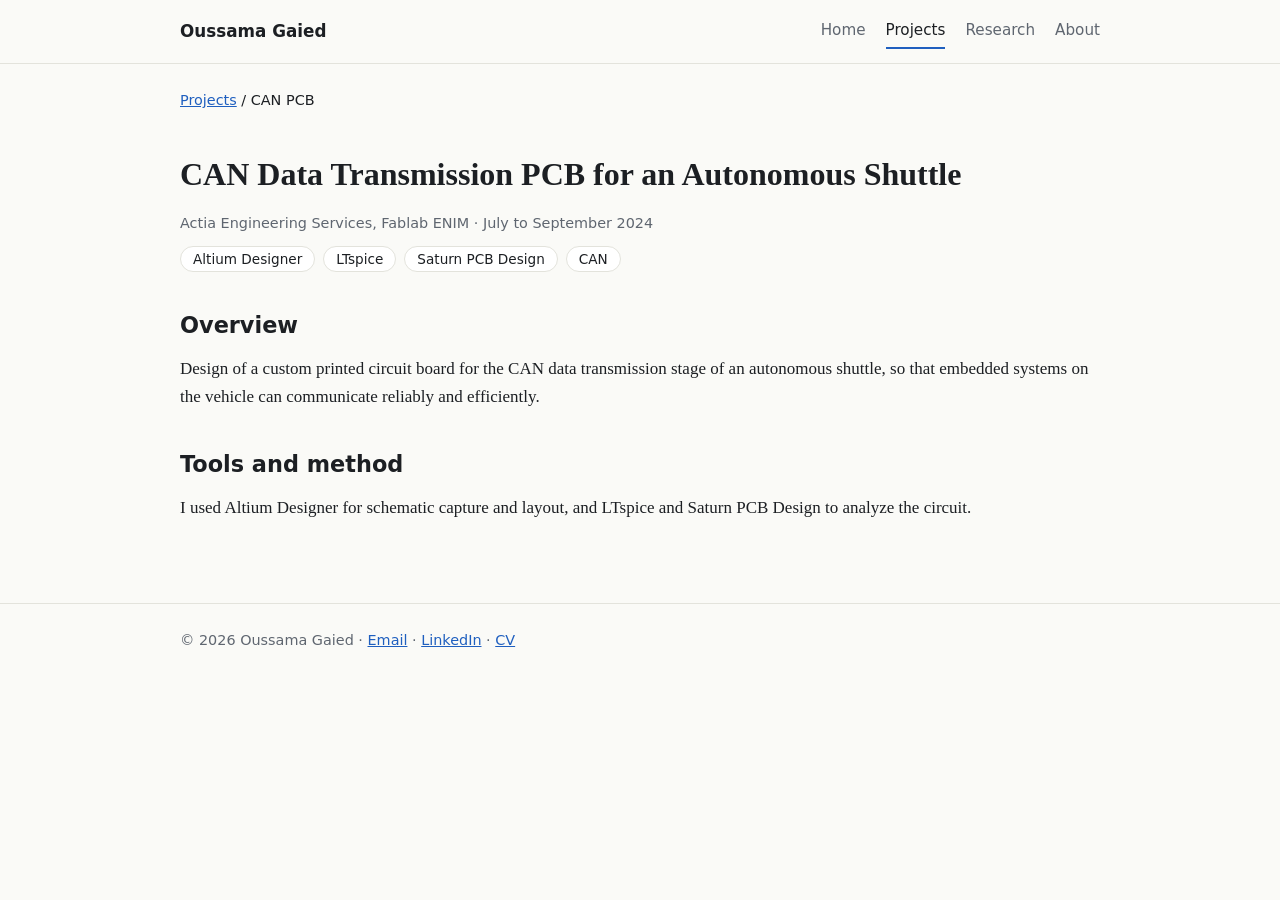
==== project-can-pcb.html @ 642aad78 "Add files via upload" ====
<!DOCTYPE html>
<html lang="en"><head><meta charset="utf-8"><meta name="viewport" content="width=device-width, initial-scale=1">
<title>CAN PCB | Oussama Gaied</title><link rel="stylesheet" href="style.css"></head>
<body>
<header class="site-nav"><div class="wrap"><a class="brand" href="index.html">Oussama Gaied</a><nav class="links"><a href="index.html">Home</a><a href="projects.html" class=on>Projects</a><a href="research.html">Research</a><a href="about.html">About</a></nav></div></header>
<main class="wrap">
<p class="crumbs"><a href="projects.html">Projects</a> / CAN PCB</p>
<h1>CAN Data Transmission PCB for an Autonomous Shuttle</h1>
<p class="meta">Actia Engineering Services, Fablab ENIM · July to September 2024</p>
<ul class="chips"><li>Altium Designer</li><li>LTspice</li><li>Saturn PCB Design</li><li>CAN</li></ul>
<h2>Overview</h2>
<p>Design of a custom printed circuit board for the CAN data transmission stage of an autonomous shuttle, so that embedded systems on the vehicle can communicate reliably and efficiently.</p>
<h2>Tools and method</h2>
<p>I used Altium Designer for schematic capture and layout, and LTspice and Saturn PCB Design to analyze the circuit.</p>
<div class="gallery"><figure><img src="assets/can-pcb-schematic.jpg" alt="Schematic" loading="lazy" onerror="this.closest('figure').remove()"><figcaption>Schematic</figcaption></figure><figure><img src="assets/can-pcb-layout.jpg" alt="PCB layout" loading="lazy" onerror="this.closest('figure').remove()"><figcaption>PCB layout</figcaption></figure><figure><img src="assets/can-pcb-3d.jpg" alt="3D view" loading="lazy" onerror="this.closest('figure').remove()"><figcaption>3D view</figcaption></figure></div>
</main>
<footer><div class="wrap">© 2026 Oussama Gaied · <a href="mailto:oussama.gaid@hotmail.fr">Email</a> · <a href="https://www.linkedin.com/in/gaid-oussama">LinkedIn</a> · <a href="cv.pdf">CV</a></div></footer>
<div id="lb"><img alt=""></div>
<script>
var lb=document.getElementById('lb'),li=lb.querySelector('img');
document.querySelectorAll('.gallery img').forEach(function(i){i.addEventListener('click',function(){li.src=i.src;lb.style.display='flex'})});
lb.addEventListener('click',function(){lb.style.display='none'});
</script>
</body></html>
---- style.css ----
:root{--bg:#fafaf7;--fg:#1c1f23;--muted:#5f6670;--accent:#1f5fbf;--card:#fff;--line:#e3e3dc}
@media (prefers-color-scheme:dark){:root{--bg:#14171a;--fg:#e8eaed;--muted:#9aa3ad;--accent:#6ea8ff;--card:#1b1f24;--line:#2b3138}}
*{box-sizing:border-box}html{scroll-behavior:smooth}
body{margin:0;background:var(--bg);color:var(--fg);font:17px/1.65 Georgia,"Times New Roman",serif}
a{color:var(--accent)}
.wrap{max-width:960px;margin:0 auto;padding:0 20px}
.site-nav{position:sticky;top:0;z-index:5;background:var(--bg);border-bottom:1px solid var(--line);font-family:system-ui,sans-serif}
.site-nav .wrap{display:flex;align-items:center;justify-content:space-between;gap:16px;padding:14px 20px;flex-wrap:wrap}
.brand{font-weight:700;color:var(--fg);text-decoration:none;font-size:1.05rem}
.links{display:flex;gap:20px}
.links a{color:var(--muted);text-decoration:none;font-size:.95rem;padding:4px 0;border-bottom:2px solid transparent}
.links a:hover,.links a.on{color:var(--fg);border-color:var(--accent)}
.hero{display:flex;gap:32px;align-items:center;padding:56px 0 32px;flex-wrap:wrap}
.hero img{width:200px;height:200px;object-fit:cover;border-radius:50%}
.hero h1{font-size:2.6rem;line-height:1.15;margin:0 0 8px}
.tag{font:1.1rem system-ui,sans-serif;color:var(--muted);margin:0 0 16px}
h1{font-size:2rem;margin:40px 0 8px}
h2{font:600 1.4rem system-ui,sans-serif;margin:40px 0 16px}
h3{font:600 1.05rem system-ui,sans-serif;margin:0 0 6px}
.meta{color:var(--muted);font:.9rem system-ui,sans-serif}
.btn{display:inline-block;font:600 .95rem system-ui,sans-serif;padding:9px 18px;border-radius:8px;background:var(--accent);color:var(--bg);text-decoration:none;margin:0 8px 8px 0}
.btn.alt{background:none;border:1px solid var(--accent);color:var(--accent)}
.grid{display:grid;grid-template-columns:repeat(auto-fill,minmax(270px,1fr));gap:18px}
.card{display:block;background:var(--card);border:1px solid var(--line);border-radius:12px;overflow:hidden;color:inherit;text-decoration:none;transition:transform .15s,box-shadow .15s}
a.card:hover{transform:translateY(-3px);box-shadow:0 8px 24px rgba(0,0,0,.12)}
.card img{width:100%;height:190px;object-fit:cover;display:block;background:#fff}
.card .body{padding:16px 18px 18px}
.card p{margin:6px 0 0;font-size:.95rem}
.gallery{display:grid;grid-template-columns:repeat(auto-fill,minmax(280px,1fr));gap:16px;margin:16px 0}
figure{margin:0;background:var(--card);border:1px solid var(--line);border-radius:10px;overflow:hidden}
figure img,figure video{width:100%;display:block;cursor:zoom-in;background:#fff}
figure video{cursor:default;background:#000}
figcaption{padding:10px 14px;font:.88rem system-ui,sans-serif;color:var(--muted)}
.chips{display:flex;flex-wrap:wrap;gap:8px;padding:0;list-style:none;margin:12px 0}
.chips li{font:.85rem system-ui,sans-serif;border:1px solid var(--line);background:var(--card);padding:4px 12px;border-radius:99px}
.crumbs{font:.9rem system-ui,sans-serif;margin-top:28px}
.skills{display:grid;grid-template-columns:repeat(auto-fill,minmax(260px,1fr));gap:14px}
.box{background:var(--card);border:1px solid var(--line);border-radius:10px;padding:16px 18px}
.box .chips{margin:8px 0 0}
footer{margin-top:64px;padding:28px 0 48px;border-top:1px solid var(--line);color:var(--muted);font:.9rem system-ui,sans-serif}
#lb{position:fixed;inset:0;background:rgba(0,0,0,.88);display:none;align-items:center;justify-content:center;z-index:20;cursor:zoom-out;padding:20px}
#lb img{max-width:100%;max-height:100%;border-radius:6px;background:#fff}
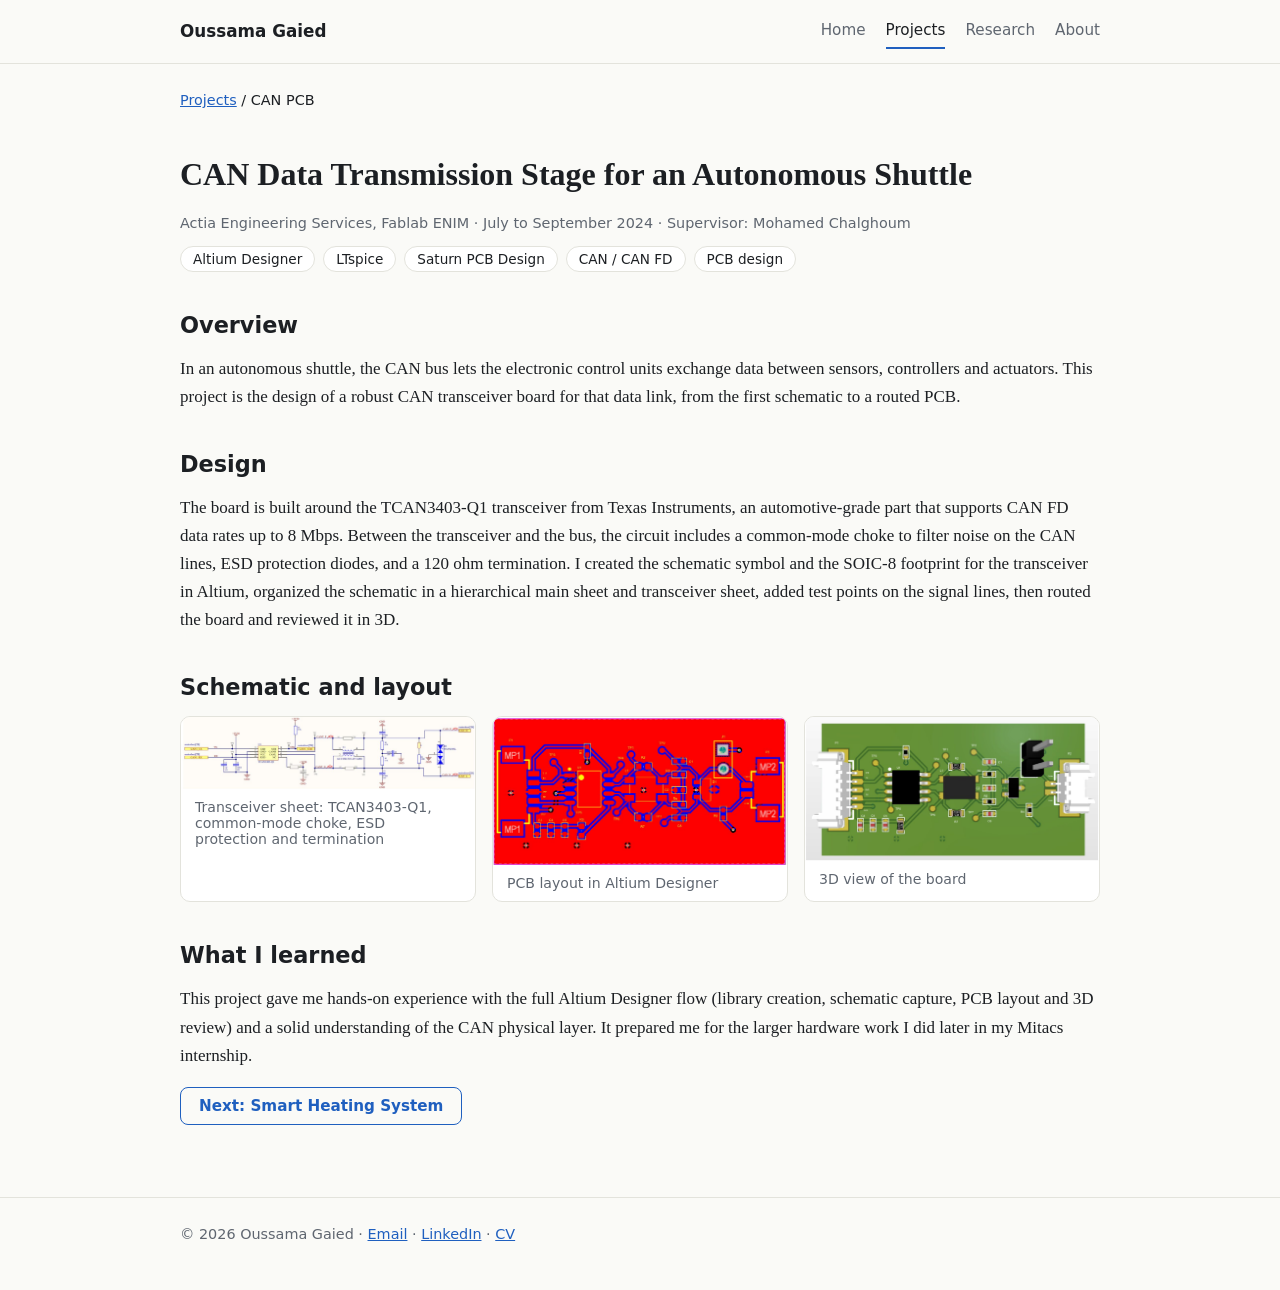
==== commit 5da4937f: "Add files via upload" ====
--- a/project-can-pcb.html
+++ b/project-can-pcb.html
@@ -5,14 +5,18 @@
 <header class="site-nav"><div class="wrap"><a class="brand" href="index.html">Oussama Gaied</a><nav class="links"><a href="index.html">Home</a><a href="projects.html" class=on>Projects</a><a href="research.html">Research</a><a href="about.html">About</a></nav></div></header>
 <main class="wrap">
 <p class="crumbs"><a href="projects.html">Projects</a> / CAN PCB</p>
-<h1>CAN Data Transmission PCB for an Autonomous Shuttle</h1>
-<p class="meta">Actia Engineering Services, Fablab ENIM · July to September 2024</p>
-<ul class="chips"><li>Altium Designer</li><li>LTspice</li><li>Saturn PCB Design</li><li>CAN</li></ul>
+<h1>CAN Data Transmission Stage for an Autonomous Shuttle</h1>
+<p class="meta">Actia Engineering Services, Fablab ENIM · July to September 2024 · Supervisor: Mohamed Chalghoum</p>
+<ul class="chips"><li>Altium Designer</li><li>LTspice</li><li>Saturn PCB Design</li><li>CAN / CAN FD</li><li>PCB design</li></ul>
 <h2>Overview</h2>
-<p>Design of a custom printed circuit board for the CAN data transmission stage of an autonomous shuttle, so that embedded systems on the vehicle can communicate reliably and efficiently.</p>
-<h2>Tools and method</h2>
-<p>I used Altium Designer for schematic capture and layout, and LTspice and Saturn PCB Design to analyze the circuit.</p>
-<div class="gallery"><figure><img src="assets/can-pcb-schematic.jpg" alt="Schematic" loading="lazy" onerror="this.closest('figure').remove()"><figcaption>Schematic</figcaption></figure><figure><img src="assets/can-pcb-layout.jpg" alt="PCB layout" loading="lazy" onerror="this.closest('figure').remove()"><figcaption>PCB layout</figcaption></figure><figure><img src="assets/can-pcb-3d.jpg" alt="3D view" loading="lazy" onerror="this.closest('figure').remove()"><figcaption>3D view</figcaption></figure></div>
+<p>In an autonomous shuttle, the CAN bus lets the electronic control units exchange data between sensors, controllers and actuators. This project is the design of a robust CAN transceiver board for that data link, from the first schematic to a routed PCB.</p>
+<h2>Design</h2>
+<p>The board is built around the TCAN3403-Q1 transceiver from Texas Instruments, an automotive-grade part that supports CAN FD data rates up to 8 Mbps. Between the transceiver and the bus, the circuit includes a common-mode choke to filter noise on the CAN lines, ESD protection diodes, and a 120 ohm termination. I created the schematic symbol and the SOIC-8 footprint for the transceiver in Altium, organized the schematic in a hierarchical main sheet and transceiver sheet, added test points on the signal lines, then routed the board and reviewed it in 3D.</p>
+<h2>Schematic and layout</h2>
+<div class="gallery"><figure><img src="assets/can-pcb-schematic.jpg" alt="Transceiver sheet: TCAN3403-Q1, common-mode choke, ESD protection and termination" loading="lazy" onerror="this.closest('figure').remove()"><figcaption>Transceiver sheet: TCAN3403-Q1, common-mode choke, ESD protection and termination</figcaption></figure><figure><img src="assets/can-pcb-layout.jpg" alt="PCB layout in Altium Designer" loading="lazy" onerror="this.closest('figure').remove()"><figcaption>PCB layout in Altium Designer</figcaption></figure><figure><img src="assets/can-pcb-3d.jpg" alt="3D view of the board" loading="lazy" onerror="this.closest('figure').remove()"><figcaption>3D view of the board</figcaption></figure></div>
+<h2>What I learned</h2>
+<p>This project gave me hands-on experience with the full Altium Designer flow (library creation, schematic capture, PCB layout and 3D review) and a solid understanding of the CAN physical layer. It prepared me for the larger hardware work I did later in my Mitacs internship.</p>
+<p><a class="btn alt" href="project-smart-heating.html">Next: Smart Heating System</a></p>
 </main>
 <footer><div class="wrap">© 2026 Oussama Gaied · <a href="mailto:oussama.gaid@hotmail.fr">Email</a> · <a href="https://www.linkedin.com/in/gaid-oussama">LinkedIn</a> · <a href="cv.pdf">CV</a></div></footer>
 <div id="lb"><img alt=""></div>
